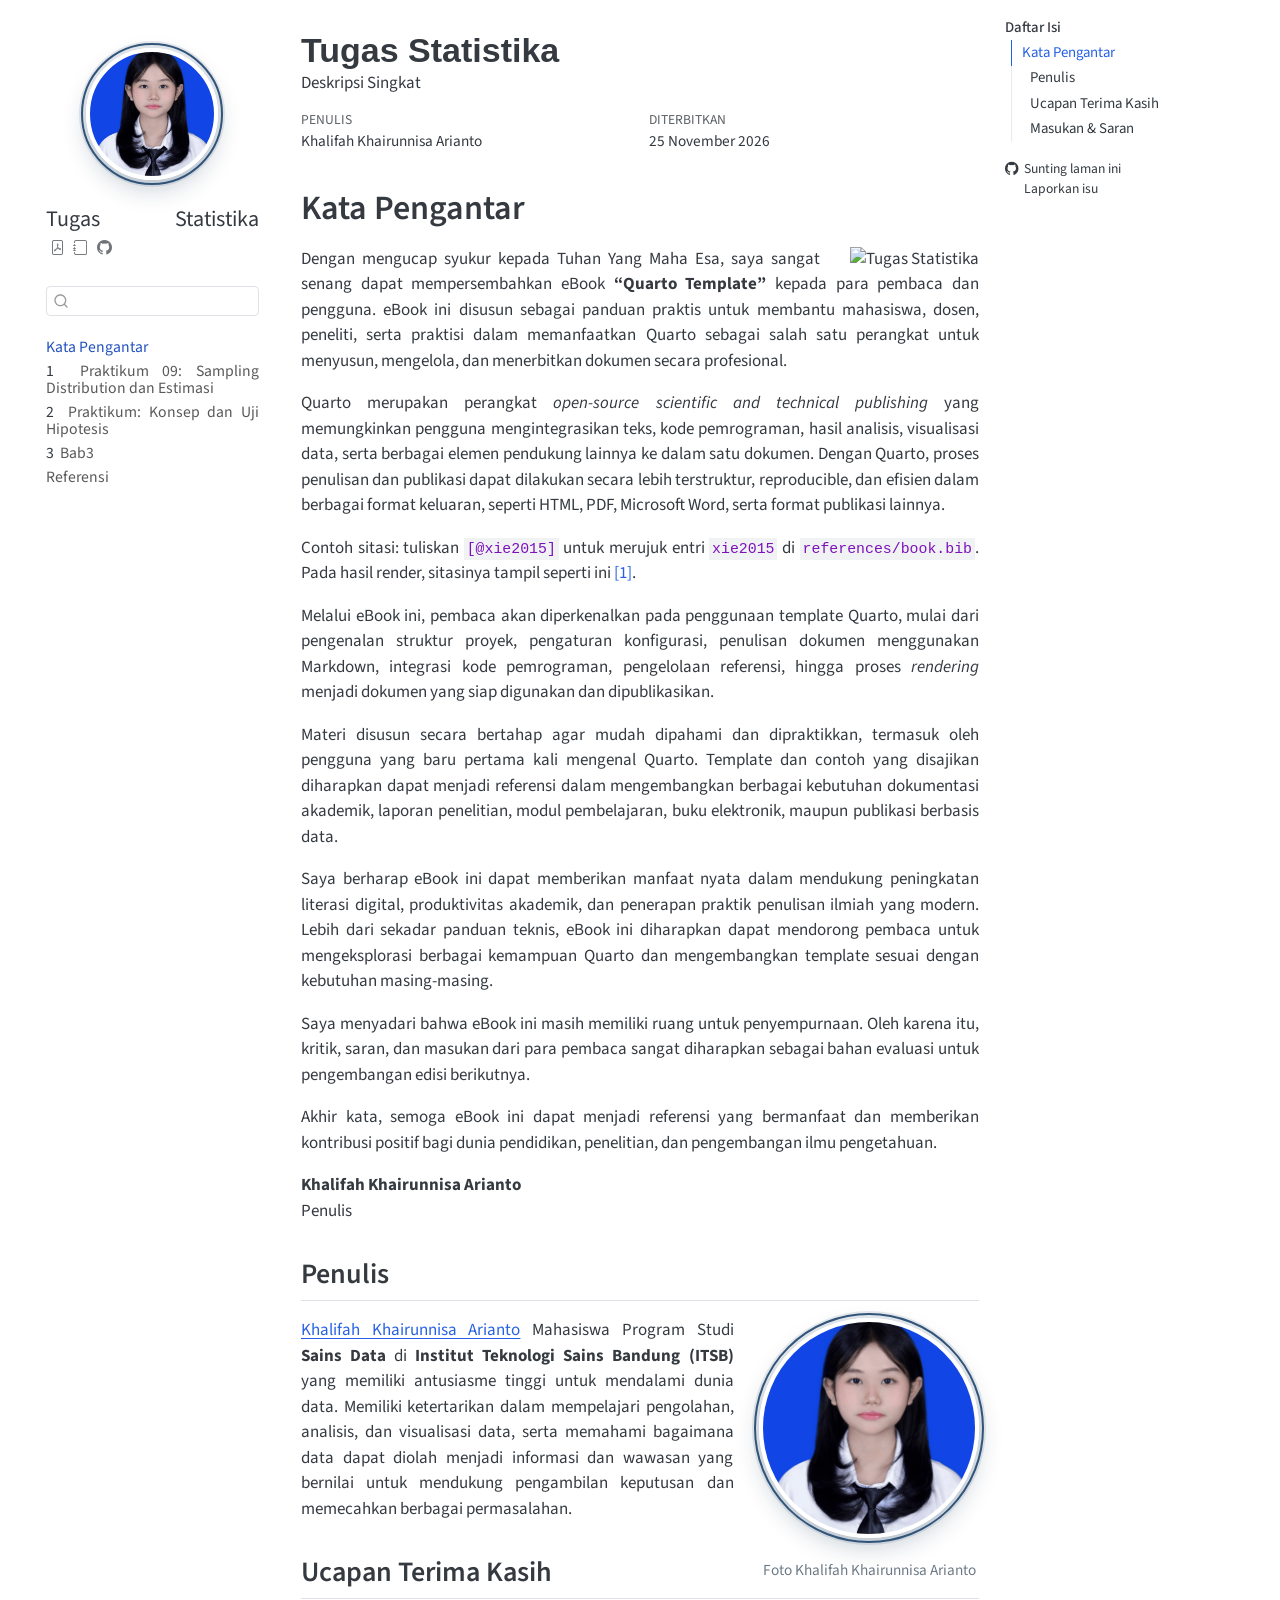
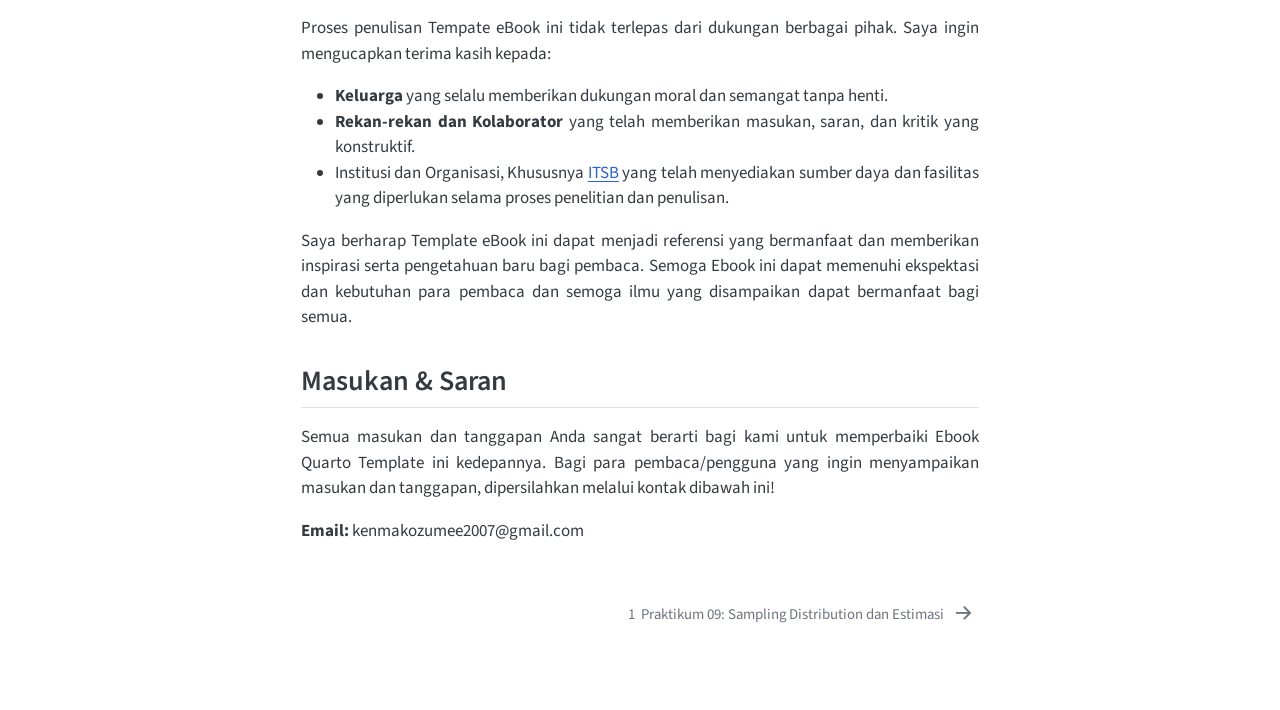
==== docs/index.html @ 9dba2109 "Update book content" ====
<!DOCTYPE html>
<html xmlns="http://www.w3.org/1999/xhtml" lang="id" xml:lang="id"><head>

<meta charset="utf-8">
<meta name="generator" content="quarto-1.11.9">

<meta name="viewport" content="width=device-width, initial-scale=1.0, user-scalable=yes">

<meta name="author" content="Khalifah Khairunnisa Arianto">
<meta name="dcterms.date" content="2026-11-25">
<meta name="description" content="Deskripsi Singkat">

<title>Tugas Statistika</title>
<style>
/* Default styles provided by pandoc.
** See https://pandoc.org/MANUAL.html#variables-for-html for config info.
*/
span.smallcaps{font-variant: small-caps;}
div.columns{display: flex; gap: 1.5em;}
div.column{flex: auto;}
@media screen {
div.columns{gap: min(4vw, 1.5em);}
div.column{overflow-x: auto;}
}
div.hanging-indent{margin-left: 1.5em; text-indent: -1.5em;}
ul.task-list{list-style: none;}
ul.task-list li input[type="checkbox"] {
  width: 0.8em;
  margin: 0 0.8em 0.2em -1em; /* quarto-specific, see https://github.com/quarto-dev/quarto-cli/issues/4556 */ 
  vertical-align: middle;
}
/* CSS for citations */
div.csl-bib-body { }
div.csl-entry {
  clear: both;
  margin-bottom: 0em;
}
.hanging-indent div.csl-entry {
  margin-left:2em;
  text-indent:-2em;
}
div.csl-left-margin {
  min-width:2em;
  float:left;
}
div.csl-right-inline {
  margin-left:2em;
  padding-left:1em;
}
div.csl-indent {
  margin-left: 2em;
}</style>


<script src="site_libs/quarto-nav/quarto-nav.js"></script>
<script src="site_libs/quarto-nav/headroom.min.js"></script>
<script src="site_libs/clipboard/clipboard.min.js"></script>
<script src="site_libs/quarto-search/autocomplete.umd.js"></script>
<script src="site_libs/quarto-search/fuse.min.js"></script>
<script src="site_libs/quarto-search/quarto-search.js"></script>
<meta name="quarto:offset" content="./">
<link href="./chapters/bab-1.html" rel="next">
<script src="site_libs/quarto-html/quarto.js" type="module"></script>
<script src="site_libs/quarto-html/tabsets/tabsets.js" type="module"></script>
<script src="site_libs/quarto-html/scrollable-regions/scrollable-regions.js" type="module"></script>
<script src="site_libs/quarto-html/popper.min.js"></script>
<script src="site_libs/quarto-html/tippy.umd.min.js"></script>
<script src="site_libs/quarto-html/anchor.min.js"></script>
<link href="site_libs/quarto-html/tippy.css" rel="stylesheet">
<link href="site_libs/quarto-html/quarto-syntax-highlighting-63b5708e65d6cd79cd7618c58d0c21e7.css" rel="stylesheet" id="quarto-text-highlighting-styles">
<script src="site_libs/bootstrap/bootstrap.min.js"></script>
<link href="site_libs/bootstrap/bootstrap-icons.css" rel="stylesheet">
<link href="site_libs/bootstrap/bootstrap-8575377b15774f46c10fa1d7752ca172.min.css" rel="stylesheet" append-hash="true" id="quarto-bootstrap" data-mode="light">
<script id="quarto-search-options" type="application/json">{
  "location": "sidebar",
  "copy-button": false,
  "collapse-after": 3,
  "panel-placement": "start",
  "type": "textbox",
  "limit": 50,
  "keyboard-shortcut": [
    "f",
    "/",
    "s"
  ],
  "show-item-context": false,
  "language": {
    "search-no-results-text": "Tidak ada hasil",
    "search-matching-documents-text": "dokumen cocok",
    "search-copy-link-title": "Salin tautan untuk mencari",
    "search-hide-matches-text": "Sembunyikan kecocokan lainnya",
    "search-more-match-text": "kecocokan lainnya di dokumen ini",
    "search-more-matches-text": "kecocokan lainnya di dokumen ini",
    "search-clear-button-title": "Hapus",
    "search-text-placeholder": "",
    "search-detached-cancel-button-title": "Batal",
    "search-submit-button-title": "Kirim",
    "search-label": "Mencari"
  }
}</script>
<style>html{ scroll-behavior: smooth; }</style>
<meta name="author" content="Bakti Siregar, M.Sc.">


<link rel="stylesheet" href="assets/style.css">
</head>

<body class="nav-sidebar floating quarto-light"><a id="quarto-skip-link" class="visually-hidden-focusable" href="#quarto-document-content">Skip to main content</a>

<div id="quarto-search-results"></div>
  <header id="quarto-header" class="headroom fixed-top">
  <nav class="quarto-secondary-nav" aria-label="Bilah alat">
    <div class="container-fluid d-flex">
      <button type="button" class="quarto-btn-toggle btn" data-bs-toggle="collapse" role="button" data-bs-target=".quarto-sidebar-collapse-item" aria-controls="quarto-sidebar" aria-expanded="false" aria-label="Alihkan bilah sisi" onclick="if (window.quartoToggleHeadroom) { window.quartoToggleHeadroom(); }">
        <i class="bi bi-layout-text-sidebar-reverse"></i>
      </button>
        <nav class="quarto-page-breadcrumbs" aria-label="Jalur"><ol class="breadcrumb"><li class="breadcrumb-item"><a href="./index.html">Kata Pengantar</a></li></ol></nav>
        <a class="flex-grow-1" data-bs-toggle="collapse" data-bs-target=".quarto-sidebar-collapse-item" onclick="if (window.quartoToggleHeadroom) { window.quartoToggleHeadroom(); }">      
        </a>
      <button type="button" class="btn quarto-search-button" aria-label="Mencari" onclick="window.quartoOpenSearch();">
        <i class="bi bi-search"></i>
      </button>
    </div>
  </nav>
</header>
<!-- content -->
<div id="quarto-content" class="quarto-container page-columns page-rows-contents page-layout-article">
<!-- sidebar -->
  <nav id="quarto-sidebar" class="sidebar collapse collapse-horizontal quarto-sidebar-collapse-item sidebar-navigation floating overflow-auto" aria-label="Situs web">
    <div class="pt-lg-2 mt-2 text-left sidebar-header">
    <div class="sidebar-title mb-0 py-0">
      <a href="./">Tugas Statistika</a> 
        <div class="sidebar-tools-main tools-wide">
    <a href="./Quarto-Template.pdf" title="Pratinjau PDF" class="quarto-navigation-tool px-1" aria-label="Pratinjau PDF"><i class="bi bi-file-pdf"></i></a>
    <a href="./epub-reader.html" title="Pratinjau EPUB" class="quarto-navigation-tool px-1" aria-label="Pratinjau EPUB"><i class="bi bi-journal"></i></a>
    <a href="https://github.com/pakardata1/ebook-template-quarto.git" title="Kode Sumber" class="quarto-navigation-tool px-1" aria-label="Kode Sumber"><i class="bi bi-github"></i></a>
</div>
    </div>
      </div>
        <div class="mt-2 flex-shrink-0 align-items-center">
        <div class="sidebar-search">
        <div id="quarto-search" class="" title="Mencari"></div>
        </div>
        </div>
    <div class="sidebar-menu-container"> 
    <ul class="list-unstyled mt-1">
        <li class="sidebar-item">
  <div class="sidebar-item-container"> 
  <a href="./index.html" class="sidebar-item-text sidebar-link active">
 <span class="menu-text">Kata Pengantar</span></a>
  </div>
</li>
        <li class="sidebar-item">
  <div class="sidebar-item-container"> 
  <a href="./chapters/bab-1.html" class="sidebar-item-text sidebar-link">
 <span class="menu-text"><span class="chapter-number">1</span>&nbsp; <span class="chapter-title">Praktikum 09: Sampling Distribution dan Estimasi</span></span></a>
  </div>
</li>
        <li class="sidebar-item">
  <div class="sidebar-item-container"> 
  <a href="./chapters/bab-2.html" class="sidebar-item-text sidebar-link">
 <span class="menu-text"><span class="chapter-number">2</span>&nbsp; <span class="chapter-title">Praktikum: Konsep dan Uji Hipotesis</span></span></a>
  </div>
</li>
        <li class="sidebar-item">
  <div class="sidebar-item-container"> 
  <a href="./chapters/bab-3.html" class="sidebar-item-text sidebar-link">
 <span class="menu-text"><span class="chapter-number">3</span>&nbsp; <span class="chapter-title">Bab3</span></span></a>
  </div>
</li>
        <li class="sidebar-item">
  <div class="sidebar-item-container"> 
  <a href="./references/referensi.html" class="sidebar-item-text sidebar-link">
 <span class="menu-text">Referensi</span></a>
  </div>
</li>
    </ul>
    </div>
</nav>
<div id="quarto-sidebar-glass" class="quarto-sidebar-collapse-item" data-bs-toggle="collapse" data-bs-target=".quarto-sidebar-collapse-item"></div>
<!-- margin-sidebar -->
    <div id="quarto-margin-sidebar" class="sidebar margin-sidebar">
        <nav id="TOC" role="doc-toc" aria-labelledby="toc-title" class="toc-active">
    <h2 id="toc-title">Daftar Isi</h2>
   
  <ul>
  <li><a href="#kata-pengantar" id="toc-kata-pengantar" class="nav-link active" data-scroll-target="#kata-pengantar">Kata Pengantar</a>
  <ul class="collapse">
  <li><a href="#penulis" id="toc-penulis" class="nav-link" data-scroll-target="#penulis">Penulis</a></li>
  <li><a href="#ucapan-terima-kasih" id="toc-ucapan-terima-kasih" class="nav-link" data-scroll-target="#ucapan-terima-kasih">Ucapan Terima Kasih</a></li>
  <li><a href="#masukan-saran" id="toc-masukan-saran" class="nav-link" data-scroll-target="#masukan-saran">Masukan &amp; Saran</a></li>
  </ul></li>
  </ul>
<div class="toc-actions"><ul><li><a href="https://github.com/pakardata1/ebook-template-quarto.git/edit/main/index.qmd" class="toc-action"><i class="bi bi-github"></i>Sunting laman ini</a></li><li><a href="https://github.com/pakardata1/ebook-template-quarto.git/issues/new" class="toc-action"><i class="bi empty"></i>Laporkan isu</a></li></ul></div></nav>
    </div>
<!-- main -->
<main class="content" id="quarto-document-content" tabindex="-1">

<header id="title-block-header" class="quarto-title-block default">
<div class="quarto-title">
<h1 class="title">Tugas Statistika</h1>
</div>

<div>
  <div class="description">
    Deskripsi Singkat
  </div>
</div>


<div class="quarto-title-meta">

    <div>
    <div class="quarto-title-meta-heading">Penulis</div>
    <div class="quarto-title-meta-contents">
             <p>Khalifah Khairunnisa Arianto </p>
          </div>
  </div>
    
    <div>
    <div class="quarto-title-meta-heading">Diterbitkan</div>
    <div class="quarto-title-meta-contents">
      <p class="date">25 November 2026</p>
    </div>
  </div>
  
    
  </div>
  


</header>



<section id="kata-pengantar" class="level1 unnumbered">
<h1 class="unnumbered">Kata Pengantar</h1><p><img src="images/Cover.png" title="Tugas Statistika" class="quarto-cover-image nolightbox img-fluid"></p>
<p>Dengan mengucap syukur kepada Tuhan Yang Maha Esa, saya sangat senang dapat mempersembahkan eBook <strong>“Quarto Template”</strong> kepada para pembaca dan pengguna. eBook ini disusun sebagai panduan praktis untuk membantu mahasiswa, dosen, peneliti, serta praktisi dalam memanfaatkan Quarto sebagai salah satu perangkat untuk menyusun, mengelola, dan menerbitkan dokumen secara profesional.</p>
<p>Quarto merupakan perangkat <em>open-source scientific and technical publishing</em> yang memungkinkan pengguna mengintegrasikan teks, kode pemrograman, hasil analisis, visualisasi data, serta berbagai elemen pendukung lainnya ke dalam satu dokumen. Dengan Quarto, proses penulisan dan publikasi dapat dilakukan secara lebih terstruktur, reproducible, dan efisien dalam berbagai format keluaran, seperti HTML, PDF, Microsoft Word, serta format publikasi lainnya.</p>
<p>Contoh sitasi: tuliskan <code>[@xie2015]</code> untuk merujuk entri <code>xie2015</code> di <code>references/book.bib</code>. Pada hasil render, sitasinya tampil seperti ini <span class="citation" data-cites="xie2015"><a href="references/referensi.html#ref-xie2015" role="doc-biblioref">[1]</a></span>.</p>
<p>Melalui eBook ini, pembaca akan diperkenalkan pada penggunaan template Quarto, mulai dari pengenalan struktur proyek, pengaturan konfigurasi, penulisan dokumen menggunakan Markdown, integrasi kode pemrograman, pengelolaan referensi, hingga proses <em>rendering</em> menjadi dokumen yang siap digunakan dan dipublikasikan.</p>
<p>Materi disusun secara bertahap agar mudah dipahami dan dipraktikkan, termasuk oleh pengguna yang baru pertama kali mengenal Quarto. Template dan contoh yang disajikan diharapkan dapat menjadi referensi dalam mengembangkan berbagai kebutuhan dokumentasi akademik, laporan penelitian, modul pembelajaran, buku elektronik, maupun publikasi berbasis data.</p>
<p>Saya berharap eBook ini dapat memberikan manfaat nyata dalam mendukung peningkatan literasi digital, produktivitas akademik, dan penerapan praktik penulisan ilmiah yang modern. Lebih dari sekadar panduan teknis, eBook ini diharapkan dapat mendorong pembaca untuk mengeksplorasi berbagai kemampuan Quarto dan mengembangkan template sesuai dengan kebutuhan masing-masing.</p>
<p>Saya menyadari bahwa eBook ini masih memiliki ruang untuk penyempurnaan. Oleh karena itu, kritik, saran, dan masukan dari para pembaca sangat diharapkan sebagai bahan evaluasi untuk pengembangan edisi berikutnya.</p>
<p>Akhir kata, semoga eBook ini dapat menjadi referensi yang bermanfaat dan memberikan kontribusi positif bagi dunia pendidikan, penelitian, dan pengembangan ilmu pengetahuan.</p>
<p><strong>Khalifah Khairunnisa Arianto</strong><br>
Penulis</p>
<section id="penulis" class="level2">
<h2 class="anchored" data-anchor-id="penulis">Penulis</h2>
<div class="quarto-figure quarto-figure-right">
<figure class="figure">
<p><img src="images/author/khal.png" class="author-portrait img-fluid figure-img" style="width:1.5in"></p>
<figcaption>Foto Khalifah Khairunnisa Arianto</figcaption>
</figure>
</div>
<p><strong><a href="https://www.linkedin.com/in/khalifah-khairunnisa-arianto-1a5a7b428?utm_source=share_via&amp;utm_content=profile&amp;utm_medium=member_ios">Khalifah Khairunnisa Arianto</a></strong> Mahasiswa Program Studi <strong>Sains Data</strong> di <strong>Institut Teknologi Sains Bandung (ITSB)</strong> yang memiliki antusiasme tinggi untuk mendalami dunia data. Memiliki ketertarikan dalam mempelajari pengolahan, analisis, dan visualisasi data, serta memahami bagaimana data dapat diolah menjadi informasi dan wawasan yang bernilai untuk mendukung pengambilan keputusan dan memecahkan berbagai permasalahan.</p>
</section>
<section id="ucapan-terima-kasih" class="level2">
<h2 class="anchored" data-anchor-id="ucapan-terima-kasih">Ucapan Terima Kasih</h2>
<p>Proses penulisan Tempate eBook ini tidak terlepas dari dukungan berbagai pihak. Saya ingin mengucapkan terima kasih kepada:</p>
<ul>
<li><strong>Keluarga</strong> yang selalu memberikan dukungan moral dan semangat tanpa henti.</li>
<li><strong>Rekan-rekan dan Kolaborator</strong> yang telah memberikan masukan, saran, dan kritik yang konstruktif.</li>
<li>Institusi dan Organisasi, Khususnya <strong><a href="https://itsb.ac.id/">ITSB</a></strong> yang telah menyediakan sumber daya dan fasilitas yang diperlukan selama proses penelitian dan penulisan.</li>
</ul>
<p>Saya berharap Template eBook ini dapat menjadi referensi yang bermanfaat dan memberikan inspirasi serta pengetahuan baru bagi pembaca. Semoga Ebook ini dapat memenuhi ekspektasi dan kebutuhan para pembaca dan semoga ilmu yang disampaikan dapat bermanfaat bagi semua.</p>
</section>
<section id="masukan-saran" class="level2">
<h2 class="anchored" data-anchor-id="masukan-saran">Masukan &amp; Saran</h2>
<p>Semua masukan dan tanggapan Anda sangat berarti bagi kami untuk memperbaiki Ebook Quarto Template ini kedepannya. Bagi para pembaca/pengguna yang ingin menyampaikan masukan dan tanggapan, dipersilahkan melalui kontak dibawah ini!</p>
<p><strong>Email:</strong> kenmakozumee2007@gmail.com</p>


<div id="refs" class="references csl-bib-body" data-entry-spacing="0" role="list" style="display: none">
<div id="ref-xie2015" class="csl-entry" role="listitem">
<div class="csl-left-margin">[1] </div><div class="csl-right-inline">Y. Xie, <em><a href="http://yihui.name/knitr/">Dynamic Documents with <span>R</span> and knitr</a></em>, 2nd ed. Boca Raton, Florida: Chapman; Hall/CRC, 2015.</div>
</div>
</div>
</section>
</section>

</main> <!-- /main -->
<script>

document.querySelectorAll('a[href^="http://"], a[href^="https://"]').forEach((link) => {

  if (link.classList.contains("quarto-navigation-tool")) {

    return;

  }



  window.tippy(link, {

    content: link.href,

    placement: "top",

    maxWidth: 480,

  });

});

</script>

<script id="quarto-html-after-body" type="application/javascript">
  window.document.addEventListener("DOMContentLoaded", function (event) {
    const icon = "";
    const anchorJS = new window.AnchorJS();
    anchorJS.options = {
      placement: 'right',
      icon: icon
    };
    anchorJS.add('.anchored');
    const isCodeAnnotation = (el) => {
      for (const clz of el.classList) {
        if (clz.startsWith('code-annotation-')) {                     
          return true;
        }
      }
      return false;
    }
    const onCopySuccess = function(e) {
      // button target
      const button = e.trigger;
      // don't keep focus
      button.blur();
      // flash "checked"
      button.classList.add('code-copy-button-checked');
      var currentTitle = button.getAttribute("title");
      button.setAttribute("title", "Disalin!");
      let tooltip;
      if (window.bootstrap) {
        button.setAttribute("data-bs-toggle", "tooltip");
        button.setAttribute("data-bs-placement", "left");
        button.setAttribute("data-bs-title", "Disalin!");
        tooltip = new bootstrap.Tooltip(button, 
          { trigger: "manual", 
            customClass: "code-copy-button-tooltip",
            offset: [0, -8]});
        tooltip.show();    
      }
      setTimeout(function() {
        if (tooltip) {
          tooltip.hide();
          button.removeAttribute("data-bs-title");
          button.removeAttribute("data-bs-toggle");
          button.removeAttribute("data-bs-placement");
        }
        button.setAttribute("title", currentTitle);
        button.classList.remove('code-copy-button-checked');
      }, 1000);
      // clear code selection
      e.clearSelection();
    }
    const getTextToCopy = function(trigger) {
      const outerScaffold = trigger.parentElement.cloneNode(true);
      const codeEl = outerScaffold.querySelector('code');
      for (const childEl of codeEl.children) {
        if (isCodeAnnotation(childEl)) {
          childEl.remove();
        }
      }
      return codeEl.innerText;
    }
    const clipboard = new window.ClipboardJS('.code-copy-button:not([data-in-quarto-modal])', {
      text: getTextToCopy
    });
    clipboard.on('success', onCopySuccess);
    if (window.document.getElementById('quarto-embedded-source-code-modal')) {
      const clipboardModal = new window.ClipboardJS('.code-copy-button[data-in-quarto-modal]', {
        text: getTextToCopy,
        container: window.document.getElementById('quarto-embedded-source-code-modal')
      });
      clipboardModal.on('success', onCopySuccess);
    }
      var localhostRegex = new RegExp(/^(?:http|https):\/\/localhost\:?[0-9]*\//);
      var mailtoRegex = new RegExp(/^mailto:/);
        var filterRegex = new RegExp('/' + window.location.host + '/');
      const newWindowLabel = "(opens in a new tab)";
      const newWindowNoteId = "quarto-ext-newwindow-label";
      // Links reference one hidden label through aria-describedby, so the
      // announcement never changes their accessible name.
      var describeNewWindow = (link) => {
        if (!window.document.getElementById(newWindowNoteId)) {
          var newWindowNote = window.document.createElement("span");
          newWindowNote.id = newWindowNoteId;
          newWindowNote.hidden = true;
          newWindowNote.textContent = newWindowLabel;
          window.document.body.appendChild(newWindowNote);
        }
        var describedBy = (link.getAttribute("aria-describedby") || "").split(/\s+/).filter(Boolean);
        if (!describedBy.includes(newWindowNoteId)) {
          describedBy.push(newWindowNoteId);
          link.setAttribute("aria-describedby", describedBy.join(" "));
        }
      }
      var isInternal = (href) => {
          return filterRegex.test(href) || localhostRegex.test(href) || mailtoRegex.test(href);
      }
      // Inspect non-navigation links and adorn them if external
      window.quartoDecorateExternalLinks = function (root) {
     var links = (root || window.document).querySelectorAll('a[href]:not(.nav-link):not(.navbar-brand):not(.toc-action):not(.sidebar-link):not(.sidebar-item-toggle):not(.pagination-link):not(.no-external):not([aria-hidden]):not(.dropdown-item):not(.quarto-navigation-tool):not(.about-link)');
      for (var i=0; i<links.length; i++) {
        const link = links[i];
        if (!isInternal(link.href)) {
          // undo the damage that might have been done by quarto-nav.js in the case of
          // links that we want to consider external
          if (link.dataset.originalHref !== undefined) {
            link.href = link.dataset.originalHref;
          }
            // target, if specified
            link.setAttribute("target", "_blank");
            if (link.getAttribute("rel") === null) {
              link.setAttribute("rel", "noopener");
            }
            describeNewWindow(link);
          if (!link.classList.contains('no-external-icon')) {
          }
        }
      }
      };
      window.quartoDecorateExternalLinks(window.document);
    // Esc closes the popup (WCAG 1.4.13) and focus leaving both trigger and
    // popup closes it (WCAG 2.4.11); tippy handles neither for interactive popups.
    const hideOnEscAndFocusOut = {
      name: 'hideOnEscAndFocusOut',
      defaultValue: true,
      fn(instance) {
        const dismiss = () => {
          // A show scheduled by the trigger delay would otherwise reopen it
          instance.clearDelayTimeouts();
          instance.hide();
        };
        const onKeyDown = (event) => {
          if (event.key !== 'Escape') {
            return;
          }
          // Keep Esc from also reaching page handlers (e.g. reveal.js overview),
          // except an open reveal.js slide menu, which Esc should close too.
          // The menu handles keys only when its keyboard option is on.
          const menuHandlesEsc = window.Reveal?.getPlugin?.('menu')?.isOpen() &&
            window.Reveal.getConfig().menu?.keyboard !== false;
          if (!menuHandlesEsc) {
            event.stopPropagation();
          }
          if (instance.popper.contains(window.document.activeElement)) {
            // Disabled while refocusing so the focus trigger does not reopen it
            instance.disable();
            instance.reference.focus();
            instance.enable();
          }
          dismiss();
        };
        const onFocusOut = (event) => {
          const target = event.relatedTarget;
          if (target && !instance.reference.contains(target) &&
              !instance.popper.contains(target)) {
            dismiss();
          }
        };
        // On the trigger too: a click trigger (code-annotations: select) has no
        // blur handling. Attached for the instance's lifetime so leaving the
        // trigger also cancels a show still pending on the trigger delay.
        instance.reference.addEventListener('focusout', onFocusOut);
        return {
          onShow() {
            window.document.addEventListener('keydown', onKeyDown, true);
            instance.popper.addEventListener('focusout', onFocusOut);
          },
          onHide() {
            window.document.removeEventListener('keydown', onKeyDown, true);
            instance.popper.removeEventListener('focusout', onFocusOut);
          },
          onDestroy() {
            instance.reference.removeEventListener('focusout', onFocusOut);
          },
        };
      },
    };
    function tippyHover(el, contentFn, onTriggerFn, onUntriggerFn) {
      const config = {
        allowHTML: true,
        maxWidth: 500,
        delay: 100,
        arrow: false,
        appendTo: function(el) {
            return el.parentElement;
        },
        interactive: true,
        interactiveBorder: 10,
        theme: 'quarto',
        placement: 'bottom-start',
        plugins: [hideOnEscAndFocusOut],
      };
      if (contentFn) {
        config.content = contentFn;
      }
      if (onTriggerFn) {
        config.onTrigger = onTriggerFn;
      }
      if (onUntriggerFn) {
        config.onUntrigger = onUntriggerFn;
      }
      window.tippy(el, config); 
    }
    const noterefs = window.document.querySelectorAll('a[role="doc-noteref"]');
    for (var i=0; i<noterefs.length; i++) {
      const ref = noterefs[i];
      tippyHover(ref, function() {
        // use id or data attribute instead here
        let href = ref.getAttribute('data-footnote-href') || ref.getAttribute('href');
        try { href = new URL(href).hash; } catch {}
        const id = href.replace(/^#\/?/, "");
        const note = window.document.getElementById(id);
        if (note) {
          return note.innerHTML;
        } else {
          return "";
        }
      });
    }
    const xrefs = window.document.querySelectorAll('a.quarto-xref');
    const processXRef = (id, note) => {
      // Strip column container classes
      const stripColumnClz = (el) => {
        el.classList.remove("page-full", "page-columns");
        if (el.children) {
          for (const child of el.children) {
            stripColumnClz(child);
          }
        }
      }
      stripColumnClz(note)
      if (id === null || id.startsWith('sec-')) {
        // Special case sections, only their first couple elements
        const container = document.createElement("div");
        if (note.children && note.children.length > 2) {
          container.appendChild(note.children[0].cloneNode(true));
          for (let i = 1; i < note.children.length; i++) {
            const child = note.children[i];
            if (child.tagName === "P" && child.innerText === "") {
              continue;
            } else {
              container.appendChild(child.cloneNode(true));
              break;
            }
          }
          if (window.Quarto?.typesetMath) {
            window.Quarto.typesetMath(container);
          }
          return container.innerHTML
        } else {
          if (window.Quarto?.typesetMath) {
            window.Quarto.typesetMath(note);
          }
          return note.innerHTML;
        }
      } else {
        // Remove any anchor links if they are present
        const anchorLink = note.querySelector('a.anchorjs-link');
        if (anchorLink) {
          anchorLink.remove();
        }
        if (window.Quarto?.typesetMath) {
          window.Quarto.typesetMath(note);
        }
        if (note.classList.contains("callout")) {
          return note.outerHTML;
        } else {
          return note.innerHTML;
        }
      }
    }
    for (var i=0; i<xrefs.length; i++) {
      const xref = xrefs[i];
      tippyHover(xref, undefined, function(instance) {
        instance.disable();
        let url = xref.getAttribute('href');
        let hash = undefined; 
        if (url.startsWith('#')) {
          hash = url;
        } else {
          try { hash = new URL(url).hash; } catch {}
        }
        if (hash) {
          const id = hash.replace(/^#\/?/, "");
          const note = window.document.getElementById(id);
          if (note !== null) {
            try {
              const html = processXRef(id, note.cloneNode(true));
              instance.setContent(html);
            } finally {
              instance.enable();
              instance.show();
            }
          } else {
            // See if we can fetch this
            fetch(url.split('#')[0])
            .then(res => res.text())
            .then(html => {
              const parser = new DOMParser();
              const htmlDoc = parser.parseFromString(html, "text/html");
              const note = htmlDoc.getElementById(id);
              if (note !== null) {
                const html = processXRef(id, note);
                instance.setContent(html);
              } 
            }).finally(() => {
              instance.enable();
              instance.show();
            });
          }
        } else {
          // See if we can fetch a full url (with no hash to target)
          // This is a special case and we should probably do some content thinning / targeting
          fetch(url)
          .then(res => res.text())
          .then(html => {
            const parser = new DOMParser();
            const htmlDoc = parser.parseFromString(html, "text/html");
            const note = htmlDoc.querySelector('main.content');
            if (note !== null) {
              // This should only happen for chapter cross references
              // (since there is no id in the URL)
              // remove the first header
              if (note.children.length > 0 && note.children[0].tagName === "HEADER") {
                note.children[0].remove();
              }
              const html = processXRef(null, note);
              instance.setContent(html);
            } 
          }).finally(() => {
            instance.enable();
            instance.show();
          });
        }
      }, function(instance) {
      });
    }
        let selectedAnnoteEl;
        const selectorForAnnotation = ( cell, annotation) => {
          let cellAttr = 'data-code-cell="' + cell + '"';
          let lineAttr = 'data-code-annotation="' +  annotation + '"';
          const selector = 'span[' + cellAttr + '][' + lineAttr + ']';
          return selector;
        }
        const selectCodeLines = (annoteEl) => {
          const doc = window.document;
          const targetCell = annoteEl.getAttribute("data-target-cell");
          const targetAnnotation = annoteEl.getAttribute("data-target-annotation");
          const annoteSpan = window.document.querySelector(selectorForAnnotation(targetCell, targetAnnotation));
          const lines = annoteSpan.getAttribute("data-code-lines").split(",");
          const lineIds = lines.map((line) => {
            return targetCell + "-" + line;
          })
          // Each band is positioned against its own containing block, which is
          // not the offsetParent of the lines, so place it from client rects.
          const placeBand = (band, firstEl, lastEl, codeBlock) => {
            const container = band.offsetParent;
            if (container === null) {
              return;
            }
            const containerRect = container.getBoundingClientRect();
            // Reveal.js scales slides with a transform, so convert client
            // pixels back to the CSS pixels of the container.
            const scale = containerRect.height / container.offsetHeight || 1;
            const firstRect = firstEl.getBoundingClientRect();
            const lastRect = lastEl.getBoundingClientRect();
            const top = (firstRect.top - containerRect.top) / scale - container.clientTop + container.scrollTop;
            const height = (lastRect.bottom - firstRect.top) / scale;
            band.style.top = top - 2 + "px";
            band.style.height = height + 4 + "px";
            if (codeBlock) {
              // Without the copy button wrapper, the containing block is wider
              // than the code block, so span the code block explicitly.
              const blockRect = codeBlock.getBoundingClientRect();
              band.style.left = (blockRect.left - containerRect.left) / scale - container.clientLeft + container.scrollLeft + "px";
              band.style.width = blockRect.width / scale + "px";
            }
          };
          if (lineIds.length > 0) {
            const el = window.document.getElementById(lineIds[0]);
            const lastEl = window.document.getElementById(lineIds[lineIds.length - 1]);
            const parent = el.parentElement.parentElement;
            // cook up a div (if necessary) and position it
            let div = window.document.getElementById("code-annotation-line-highlight");
            if (div === null) {
              div = window.document.createElement("div");
              div.setAttribute("id", "code-annotation-line-highlight");
              div.style.position = 'absolute';
              parent.appendChild(div);
            }
            placeBand(div, el, lastEl, parent.closest("div.sourceCode") || parent);
            let gutterDiv = window.document.getElementById("code-annotation-line-highlight-gutter");
            if (gutterDiv === null) {
              gutterDiv = window.document.createElement("div");
              gutterDiv.setAttribute("id", "code-annotation-line-highlight-gutter");
              gutterDiv.style.position = 'absolute';
              const codeCell = window.document.getElementById(targetCell);
              const gutter = codeCell.querySelector('.code-annotation-gutter');
              gutter.appendChild(gutterDiv);
            }
            placeBand(gutterDiv, el, lastEl);
            selectedAnnoteEl = annoteEl;
          }
        };
        const unselectCodeLines = () => {
          const elementsIds = ["code-annotation-line-highlight", "code-annotation-line-highlight-gutter"];
          elementsIds.forEach((elId) => {
            const div = window.document.getElementById(elId);
            if (div) {
              div.remove();
            }
          });
          selectedAnnoteEl = undefined;
        };
          // Handle positioning of the toggle
      window.addEventListener(
        "resize",
        throttle(() => {
          elRect = undefined;
          if (selectedAnnoteEl) {
            selectCodeLines(selectedAnnoteEl);
          }
        }, 10)
      );
      function throttle(fn, ms) {
      let throttle = false;
      let timer;
        return (...args) => {
          if(!throttle) { // first call gets through
              fn.apply(this, args);
              throttle = true;
          } else { // all the others get throttled
              if(timer) clearTimeout(timer); // cancel #2
              timer = setTimeout(() => {
                fn.apply(this, args);
                timer = throttle = false;
              }, ms);
          }
        };
      }
        // Attach click handler to the DT
        const annoteDls = window.document.querySelectorAll('dt[data-target-cell]');
        for (const annoteDlNode of annoteDls) {
          annoteDlNode.addEventListener('click', (event) => {
            const clickedEl = event.target;
            if (clickedEl !== selectedAnnoteEl) {
              unselectCodeLines();
              const activeEl = window.document.querySelector('dt[data-target-cell].code-annotation-active');
              if (activeEl) {
                activeEl.classList.remove('code-annotation-active');
              }
              selectCodeLines(clickedEl);
              clickedEl.classList.add('code-annotation-active');
            } else {
              // Unselect the line
              unselectCodeLines();
              clickedEl.classList.remove('code-annotation-active');
            }
          });
        }
    const findCites = (el) => {
      const parentEl = el.parentElement;
      if (parentEl) {
        const cites = parentEl.dataset.cites;
        if (cites) {
          return {
            el,
            cites: cites.split(' ')
          };
        } else {
          return findCites(el.parentElement)
        }
      } else {
        return undefined;
      }
    };
    var bibliorefs = window.document.querySelectorAll('a[role="doc-biblioref"]');
    for (var i=0; i<bibliorefs.length; i++) {
      const ref = bibliorefs[i];
      const citeInfo = findCites(ref);
      if (citeInfo) {
        tippyHover(citeInfo.el, function() {
          var popup = window.document.createElement('div');
          citeInfo.cites.forEach(function(cite) {
            var citeDiv = window.document.createElement('div');
            citeDiv.classList.add('hanging-indent');
            citeDiv.classList.add('csl-entry');
            var biblioDiv = window.document.getElementById('ref-' + cite);
            if (biblioDiv) {
              citeDiv.innerHTML = biblioDiv.innerHTML;
            }
            popup.appendChild(citeDiv);
          });
          return popup.innerHTML;
        });
      }
    }
  });
  </script>
  <script type="application/javascript">
  window.quartoScrollableRegionsLabels = {"code":"Kode yang dapat digulir","output":"Keluaran yang dapat digulir"};
  </script>
<nav class="page-navigation" aria-label="Halaman">
  <div class="nav-page nav-page-previous">
  </div>
  <div class="nav-page nav-page-next">
      <a href="./chapters/bab-1.html" class="pagination-link" aria-label="Praktikum 09: Sampling Distribution dan Estimasi">
        <span class="nav-page-text"><span class="chapter-number">1</span>&nbsp; <span class="chapter-title">Praktikum 09: Sampling Distribution dan Estimasi</span></span> <i class="bi bi-arrow-right-short"></i>
      </a>
  </div>
</nav>
</div> <!-- /content -->




<footer class="footer"><div class="nav-footer"><div class="nav-footer-center"><div class="toc-actions d-sm-block d-md-none"><ul><li><a href="https://github.com/pakardata1/ebook-template-quarto.git/edit/main/index.qmd" class="toc-action"><i class="bi bi-github"></i>Sunting laman ini</a></li><li><a href="https://github.com/pakardata1/ebook-template-quarto.git/issues/new" class="toc-action"><i class="bi empty"></i>Laporkan isu</a></li></ul></div></div></div></footer><script src="site_libs/quarto-html/zenscroll-min.js"></script>
</body></html>
---- docs/site_libs/quarto-html/quarto-syntax-highlighting-63b5708e65d6cd79cd7618c58d0c21e7.css ----
/* quarto syntax highlight colors */
:root {
  --quarto-hl-ot-color: #003B4F;
  --quarto-hl-at-color: #657422;
  --quarto-hl-ss-color: #20794D;
  --quarto-hl-an-color: #5E5E5E;
  --quarto-hl-fu-color: #4758AB;
  --quarto-hl-st-color: #20794D;
  --quarto-hl-cf-color: #003B4F;
  --quarto-hl-op-color: #5E5E5E;
  --quarto-hl-er-color: #AD0000;
  --quarto-hl-bn-color: #AD0000;
  --quarto-hl-al-color: #AD0000;
  --quarto-hl-va-color: #111111;
  --quarto-hl-bu-color: inherit;
  --quarto-hl-ex-color: inherit;
  --quarto-hl-pp-color: #AD0000;
  --quarto-hl-in-color: #5E5E5E;
  --quarto-hl-vs-color: #20794D;
  --quarto-hl-wa-color: #5E5E5E;
  --quarto-hl-do-color: #5E5E5E;
  --quarto-hl-im-color: #00769E;
  --quarto-hl-ch-color: #20794D;
  --quarto-hl-dt-color: #AD0000;
  --quarto-hl-fl-color: #AD0000;
  --quarto-hl-co-color: #5E5E5E;
  --quarto-hl-cv-color: #5E5E5E;
  --quarto-hl-cn-color: #8f5902;
  --quarto-hl-sc-color: #5E5E5E;
  --quarto-hl-dv-color: #AD0000;
  --quarto-hl-kw-color: #003B4F;
}

/* other quarto variables */
:root {
  --quarto-font-monospace: SFMono-Regular, Menlo, Monaco, Consolas, "Liberation Mono", "Courier New", monospace;
}

/* syntax highlight based on Pandoc's rules */
pre > code.sourceCode > span {
  color: #003B4F;
}

code.sourceCode > span {
  color: #003B4F;
}

div.sourceCode,
div.sourceCode pre.sourceCode {
  color: #003B4F;
}

/* Normal */
code span {
  color: #003B4F;
}

/* Alert */
code span.al {
  color: #AD0000;
  font-style: inherit;
}

/* Annotation */
code span.an {
  color: #5E5E5E;
  font-style: inherit;
}

/* Attribute */
code span.at {
  color: #657422;
  font-style: inherit;
}

/* BaseN */
code span.bn {
  color: #AD0000;
  font-style: inherit;
}

/* BuiltIn */
code span.bu {
  font-style: inherit;
}

/* ControlFlow */
code span.cf {
  color: #003B4F;
  font-weight: bold;
  font-style: inherit;
}

/* Char */
code span.ch {
  color: #20794D;
  font-style: inherit;
}

/* Constant */
code span.cn {
  color: #8f5902;
  font-style: inherit;
}

/* Comment */
code span.co {
  color: #5E5E5E;
  font-style: inherit;
}

/* CommentVar */
code span.cv {
  color: #5E5E5E;
  font-style: italic;
}

/* Documentation */
code span.do {
  color: #5E5E5E;
  font-style: italic;
}

/* DataType */
code span.dt {
  color: #AD0000;
  font-style: inherit;
}

/* DecVal */
code span.dv {
  color: #AD0000;
  font-style: inherit;
}

/* Error */
code span.er {
  color: #AD0000;
  font-style: inherit;
}

/* Extension */
code span.ex {
  font-style: inherit;
}

/* Float */
code span.fl {
  color: #AD0000;
  font-style: inherit;
}

/* Function */
code span.fu {
  color: #4758AB;
  font-style: inherit;
}

/* Import */
code span.im {
  color: #00769E;
  font-style: inherit;
}

/* Information */
code span.in {
  color: #5E5E5E;
  font-style: inherit;
}

/* Keyword */
code span.kw {
  color: #003B4F;
  font-weight: bold;
  font-style: inherit;
}

/* Operator */
code span.op {
  color: #5E5E5E;
  font-style: inherit;
}

/* Other */
code span.ot {
  color: #003B4F;
  font-style: inherit;
}

/* Preprocessor */
code span.pp {
  color: #AD0000;
  font-style: inherit;
}

/* SpecialChar */
code span.sc {
  color: #5E5E5E;
  font-style: inherit;
}

/* SpecialString */
code span.ss {
  color: #20794D;
  font-style: inherit;
}

/* String */
code span.st {
  color: #20794D;
  font-style: inherit;
}

/* Variable */
code span.va {
  color: #111111;
  font-style: inherit;
}

/* VerbatimString */
code span.vs {
  color: #20794D;
  font-style: inherit;
}

/* Warning */
code span.wa {
  color: #5E5E5E;
  font-style: italic;
}

.prevent-inlining {
  content: "</";
}

/*# sourceMappingURL=054cc16b9e9817627be6994582d2ffb5.css.map */
---- docs/assets/style.css ----
p.caption {
  color: #777;
  margin-top: 10px;
}
p code {
  white-space: inherit;
}
pre {
  word-break: normal;
  word-wrap: normal;
}
pre code {
  white-space: inherit;
}


/* TOC */

.book .book-summary {
    position: absolute;
    top: 0;
    left: -300px;
    bottom: 0;
    z-index: 1;
    width: 300px;
    color: #FFFFFF;
    background: #315479;
    border-right: 1px solid rgba(0,0,0,.15);
}

.book .book-summary ul.summary li a, .book .book-summary ul.summary li span {
    margin: 5px 5px 5px 5px;
    display: block;
    padding: 10px 20px 10px 20px;
    color: #FFFFFF;
    background: 0 0;
    text-overflow: ellipsis;
    overflow: hidden;
    white-space: nowrap;
    position: relative;
}

.book .book-summary ul.summary li.active>a {
    padding-left: 5px;
    border-radius: 10px 10px 10px 10px;
    color: #FFFFFF;
    font-weight: bold;
    background: rgba(243,242,242,.35);
    text-decoration: none;
}

.book .book-summary ul.summary li a:hover {
    padding-left: 5px;
    border-radius: 10px 10px 10px 10px;
    font-weight: bold;
    color: #FFFFFF;
    background: rgba(243,242,242,.40);
    text-decoration: none;
}

/* Tables */

td, tr, th {
    color:white !important;
    background-color: transparent !important;
}

table {
    border-radius: 10px 10px 10px 10px;
    color:white !important;
    background-color: rgb(78, 92, 104) !important;
    padding: 6px 13px;
    border: 1px solid #f0f0f0;
}


caption {
    color:black;
}


/* source code copy button */
.copy {
  width: inherit;
  background-color: #e2e2e2 ;
  border: none;
  border-radius: 2px;
  float: right;
  font-size: 60%;
  padding: 4px 4px 4px 4px;
  margin-left:5px;
}

.download {
  width: inherit;
  background-color: #e2e2e2 ;
  border: none;
  border-radius: 2px;
  float: right;
  font-size: 60%;
  padding: 4px 4px 4px 4px;
}

.book .book-header.fixed {
  font-family: 'Pacifico', sans-serif;
  background-color:#F2F2F2;
}

.title {
  font-family: 'Pacifico', sans-serif;  
}

.book .book-summary {
  font-family:'PT Sans', sans-serif;
}

.book.font-family-0 {
    font-family: 'Source Sans Pro', arial, sans-serif;
}

/*
.book .book-body .page-wrapper .page-inner {
  max-width: 980px !important;
}
*/


body {
  text-align: justify
}

#quarto-sidebar .sidebar-header::before {
  content: "";
  display: block;
  width: 132px;
  aspect-ratio: 1;
  margin: 1rem auto 1.5rem;
  background: url("../images/author/khal.png") center 26% / cover no-repeat;
  border: 4px solid #fff;
  border-radius: 50%;
  outline: 2px solid #315479;
  outline-offset: 3px;
  box-shadow: 0 0 0 7px rgba(49, 84, 121, 0.12), 0 10px 24px rgba(0, 40, 70, 0.2);
}

#penulis .quarto-figure-right {
  float: right;
  width: clamp(150px, 24vw, 220px);
  margin: 0 0 1rem 1.5rem;
}

#penulis .quarto-figure-right figure {
  margin: 0;
}

#penulis .author-portrait {
  width: 100% !important;
  aspect-ratio: 1;
  object-fit: cover;
  object-position: center 26%;
  border: 4px solid #fff;
  border-radius: 50%;
  outline: 2px solid #315479;
  outline-offset: 3px;
  box-shadow: 0 0 0 7px rgba(49, 84, 121, 0.12), 0 10px 24px rgba(0, 40, 70, 0.2);
}

#penulis .quarto-figure-right figcaption {
  margin-top: 0.75rem;
  text-align: center;
}

@media (max-width: 575.98px) {
  #penulis .quarto-figure-right {
    float: none;
    width: min(60%, 220px);
    margin: 0 auto 1.5rem;
  }
}


.nocopy {
        -webkit-touch-callout: none;  /* iOS Safari */   
	-webkit-user-select: none;    /* Chrome all / Safari all */
	-khtml-user-select: none;     /* Konqueror */
	-moz-user-select: none;       /* Firefox all */
	-ms-user-select: none;        /* IE 10+ */
	-o-user-select: none;
	user-select: none;            /* Likely future */
}

/* NO SELECT + HIGHLIGHT COLOR */
* {
  user-select: none;
}
*::selection {
  background: none;
}
*::-moz-selection {
  background: none;
}
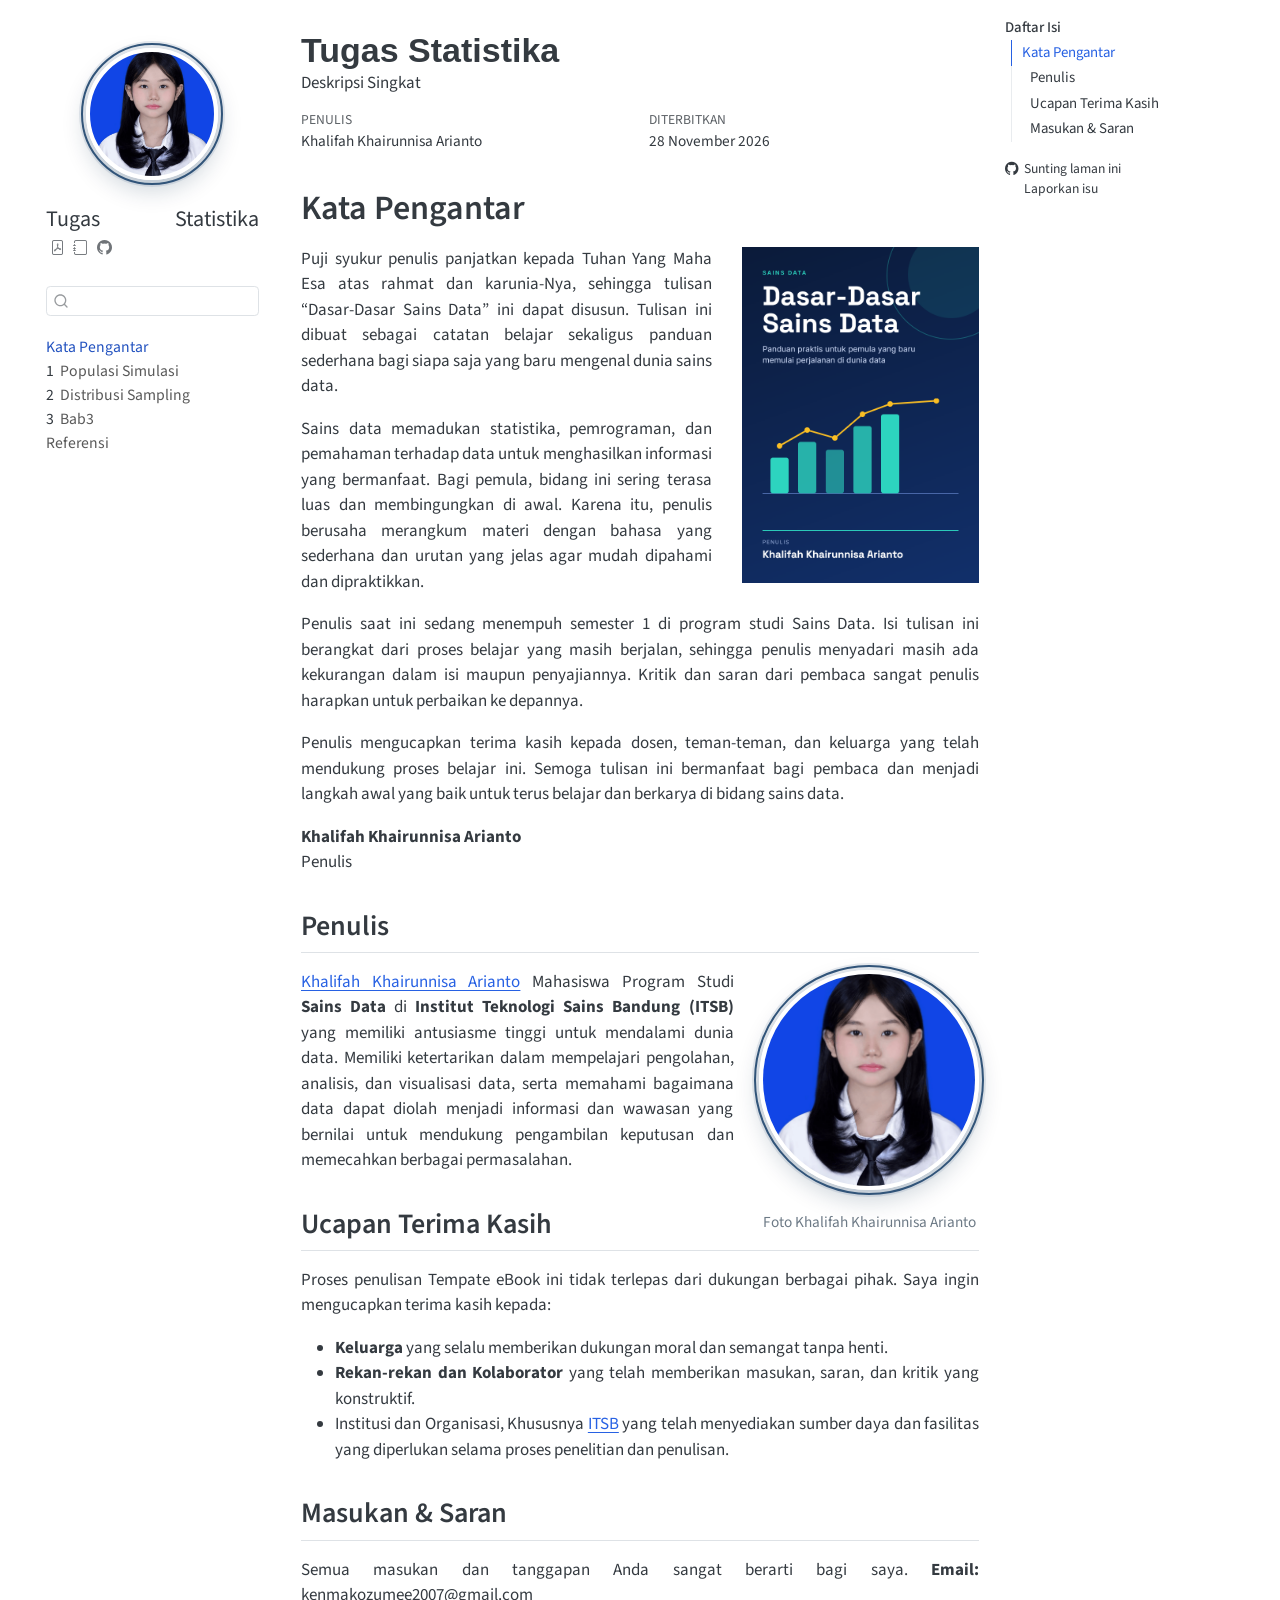
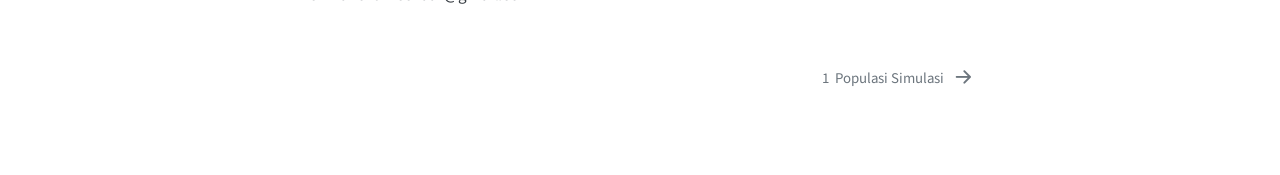
==== commit 5aceec88: "Update book content" ====
--- a/docs/index.html
+++ b/docs/index.html
@@ -7,7 +7,7 @@
 <meta name="viewport" content="width=device-width, initial-scale=1.0, user-scalable=yes">
 
 <meta name="author" content="Khalifah Khairunnisa Arianto">
-<meta name="dcterms.date" content="2026-11-25">
+<meta name="dcterms.date" content="2026-11-28">
 <meta name="description" content="Deskripsi Singkat">
 
 <title>Tugas Statistika</title>
@@ -29,27 +29,7 @@
   margin: 0 0.8em 0.2em -1em; /* quarto-specific, see https://github.com/quarto-dev/quarto-cli/issues/4556 */ 
   vertical-align: middle;
 }
-/* CSS for citations */
-div.csl-bib-body { }
-div.csl-entry {
-  clear: both;
-  margin-bottom: 0em;
-}
-.hanging-indent div.csl-entry {
-  margin-left:2em;
-  text-indent:-2em;
-}
-div.csl-left-margin {
-  min-width:2em;
-  float:left;
-}
-div.csl-right-inline {
-  margin-left:2em;
-  padding-left:1em;
-}
-div.csl-indent {
-  margin-left: 2em;
-}</style>
+</style>
 
 
 <script src="site_libs/quarto-nav/quarto-nav.js"></script>
@@ -153,13 +133,13 @@
         <li class="sidebar-item">
   <div class="sidebar-item-container"> 
   <a href="./chapters/bab-1.html" class="sidebar-item-text sidebar-link">
- <span class="menu-text"><span class="chapter-number">1</span>&nbsp; <span class="chapter-title">Praktikum 09: Sampling Distribution dan Estimasi</span></span></a>
+ <span class="menu-text"><span class="chapter-number">1</span>&nbsp; <span class="chapter-title">Populasi Simulasi</span></span></a>
   </div>
 </li>
         <li class="sidebar-item">
   <div class="sidebar-item-container"> 
   <a href="./chapters/bab-2.html" class="sidebar-item-text sidebar-link">
- <span class="menu-text"><span class="chapter-number">2</span>&nbsp; <span class="chapter-title">Praktikum: Konsep dan Uji Hipotesis</span></span></a>
+ <span class="menu-text"><span class="chapter-number">2</span>&nbsp; <span class="chapter-title">Distribusi Sampling</span></span></a>
   </div>
 </li>
         <li class="sidebar-item">
@@ -220,7 +200,7 @@
     <div>
     <div class="quarto-title-meta-heading">Diterbitkan</div>
     <div class="quarto-title-meta-contents">
-      <p class="date">25 November 2026</p>
+      <p class="date">28 November 2026</p>
     </div>
   </div>
   
@@ -234,15 +214,11 @@
 
 
 <section id="kata-pengantar" class="level1 unnumbered">
-<h1 class="unnumbered">Kata Pengantar</h1><p><img src="images/Cover.png" title="Tugas Statistika" class="quarto-cover-image nolightbox img-fluid"></p>
-<p>Dengan mengucap syukur kepada Tuhan Yang Maha Esa, saya sangat senang dapat mempersembahkan eBook <strong>“Quarto Template”</strong> kepada para pembaca dan pengguna. eBook ini disusun sebagai panduan praktis untuk membantu mahasiswa, dosen, peneliti, serta praktisi dalam memanfaatkan Quarto sebagai salah satu perangkat untuk menyusun, mengelola, dan menerbitkan dokumen secara profesional.</p>
-<p>Quarto merupakan perangkat <em>open-source scientific and technical publishing</em> yang memungkinkan pengguna mengintegrasikan teks, kode pemrograman, hasil analisis, visualisasi data, serta berbagai elemen pendukung lainnya ke dalam satu dokumen. Dengan Quarto, proses penulisan dan publikasi dapat dilakukan secara lebih terstruktur, reproducible, dan efisien dalam berbagai format keluaran, seperti HTML, PDF, Microsoft Word, serta format publikasi lainnya.</p>
-<p>Contoh sitasi: tuliskan <code>[@xie2015]</code> untuk merujuk entri <code>xie2015</code> di <code>references/book.bib</code>. Pada hasil render, sitasinya tampil seperti ini <span class="citation" data-cites="xie2015"><a href="references/referensi.html#ref-xie2015" role="doc-biblioref">[1]</a></span>.</p>
-<p>Melalui eBook ini, pembaca akan diperkenalkan pada penggunaan template Quarto, mulai dari pengenalan struktur proyek, pengaturan konfigurasi, penulisan dokumen menggunakan Markdown, integrasi kode pemrograman, pengelolaan referensi, hingga proses <em>rendering</em> menjadi dokumen yang siap digunakan dan dipublikasikan.</p>
-<p>Materi disusun secara bertahap agar mudah dipahami dan dipraktikkan, termasuk oleh pengguna yang baru pertama kali mengenal Quarto. Template dan contoh yang disajikan diharapkan dapat menjadi referensi dalam mengembangkan berbagai kebutuhan dokumentasi akademik, laporan penelitian, modul pembelajaran, buku elektronik, maupun publikasi berbasis data.</p>
-<p>Saya berharap eBook ini dapat memberikan manfaat nyata dalam mendukung peningkatan literasi digital, produktivitas akademik, dan penerapan praktik penulisan ilmiah yang modern. Lebih dari sekadar panduan teknis, eBook ini diharapkan dapat mendorong pembaca untuk mengeksplorasi berbagai kemampuan Quarto dan mengembangkan template sesuai dengan kebutuhan masing-masing.</p>
-<p>Saya menyadari bahwa eBook ini masih memiliki ruang untuk penyempurnaan. Oleh karena itu, kritik, saran, dan masukan dari para pembaca sangat diharapkan sebagai bahan evaluasi untuk pengembangan edisi berikutnya.</p>
-<p>Akhir kata, semoga eBook ini dapat menjadi referensi yang bermanfaat dan memberikan kontribusi positif bagi dunia pendidikan, penelitian, dan pengembangan ilmu pengetahuan.</p>
+<h1 class="unnumbered">Kata Pengantar</h1><p><img src="images/Cover eBook.png" title="Tugas Statistika" class="quarto-cover-image nolightbox img-fluid"></p>
+<p>Puji syukur penulis panjatkan kepada Tuhan Yang Maha Esa atas rahmat dan karunia-Nya, sehingga tulisan “Dasar-Dasar Sains Data” ini dapat disusun. Tulisan ini dibuat sebagai catatan belajar sekaligus panduan sederhana bagi siapa saja yang baru mengenal dunia sains data.</p>
+<p>Sains data memadukan statistika, pemrograman, dan pemahaman terhadap data untuk menghasilkan informasi yang bermanfaat. Bagi pemula, bidang ini sering terasa luas dan membingungkan di awal. Karena itu, penulis berusaha merangkum materi dengan bahasa yang sederhana dan urutan yang jelas agar mudah dipahami dan dipraktikkan.</p>
+<p>Penulis saat ini sedang menempuh semester 1 di program studi Sains Data. Isi tulisan ini berangkat dari proses belajar yang masih berjalan, sehingga penulis menyadari masih ada kekurangan dalam isi maupun penyajiannya. Kritik dan saran dari pembaca sangat penulis harapkan untuk perbaikan ke depannya.</p>
+<p>Penulis mengucapkan terima kasih kepada dosen, teman-teman, dan keluarga yang telah mendukung proses belajar ini. Semoga tulisan ini bermanfaat bagi pembaca dan menjadi langkah awal yang baik untuk terus belajar dan berkarya di bidang sains data.</p>
 <p><strong>Khalifah Khairunnisa Arianto</strong><br>
 Penulis</p>
 <section id="penulis" class="level2">
@@ -263,19 +239,12 @@
 <li><strong>Rekan-rekan dan Kolaborator</strong> yang telah memberikan masukan, saran, dan kritik yang konstruktif.</li>
 <li>Institusi dan Organisasi, Khususnya <strong><a href="https://itsb.ac.id/">ITSB</a></strong> yang telah menyediakan sumber daya dan fasilitas yang diperlukan selama proses penelitian dan penulisan.</li>
 </ul>
-<p>Saya berharap Template eBook ini dapat menjadi referensi yang bermanfaat dan memberikan inspirasi serta pengetahuan baru bagi pembaca. Semoga Ebook ini dapat memenuhi ekspektasi dan kebutuhan para pembaca dan semoga ilmu yang disampaikan dapat bermanfaat bagi semua.</p>
 </section>
 <section id="masukan-saran" class="level2">
 <h2 class="anchored" data-anchor-id="masukan-saran">Masukan &amp; Saran</h2>
-<p>Semua masukan dan tanggapan Anda sangat berarti bagi kami untuk memperbaiki Ebook Quarto Template ini kedepannya. Bagi para pembaca/pengguna yang ingin menyampaikan masukan dan tanggapan, dipersilahkan melalui kontak dibawah ini!</p>
-<p><strong>Email:</strong> kenmakozumee2007@gmail.com</p>
-
-
-<div id="refs" class="references csl-bib-body" data-entry-spacing="0" role="list" style="display: none">
-<div id="ref-xie2015" class="csl-entry" role="listitem">
-<div class="csl-left-margin">[1] </div><div class="csl-right-inline">Y. Xie, <em><a href="http://yihui.name/knitr/">Dynamic Documents with <span>R</span> and knitr</a></em>, 2nd ed. Boca Raton, Florida: Chapman; Hall/CRC, 2015.</div>
-</div>
-</div>
+<p>Semua masukan dan tanggapan Anda sangat berarti bagi saya. <strong>Email:</strong> kenmakozumee2007@gmail.com</p>
+
+
 </section>
 </section>
 
@@ -810,8 +779,8 @@
   <div class="nav-page nav-page-previous">
   </div>
   <div class="nav-page nav-page-next">
-      <a href="./chapters/bab-1.html" class="pagination-link" aria-label="Praktikum 09: Sampling Distribution dan Estimasi">
-        <span class="nav-page-text"><span class="chapter-number">1</span>&nbsp; <span class="chapter-title">Praktikum 09: Sampling Distribution dan Estimasi</span></span> <i class="bi bi-arrow-right-short"></i>
+      <a href="./chapters/bab-1.html" class="pagination-link" aria-label="Populasi Simulasi">
+        <span class="nav-page-text"><span class="chapter-number">1</span>&nbsp; <span class="chapter-title">Populasi Simulasi</span></span> <i class="bi bi-arrow-right-short"></i>
       </a>
   </div>
 </nav>
